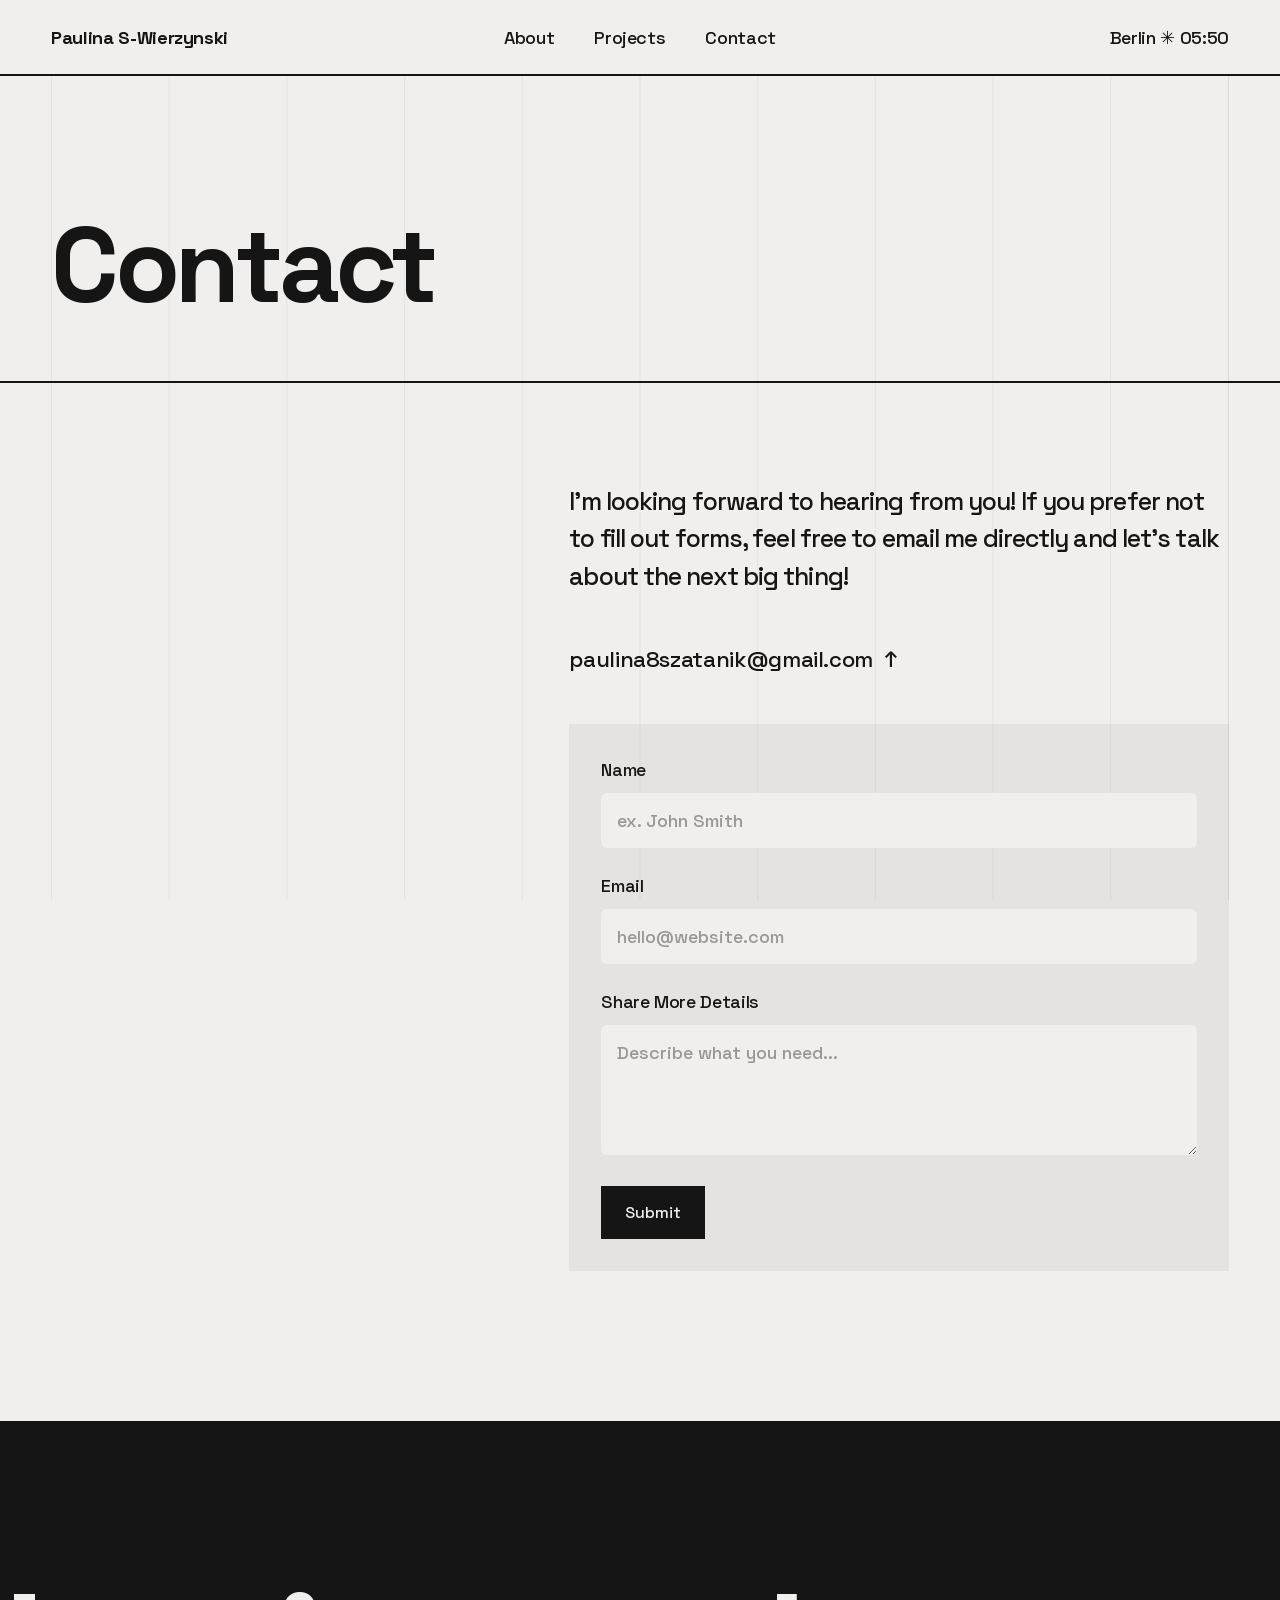
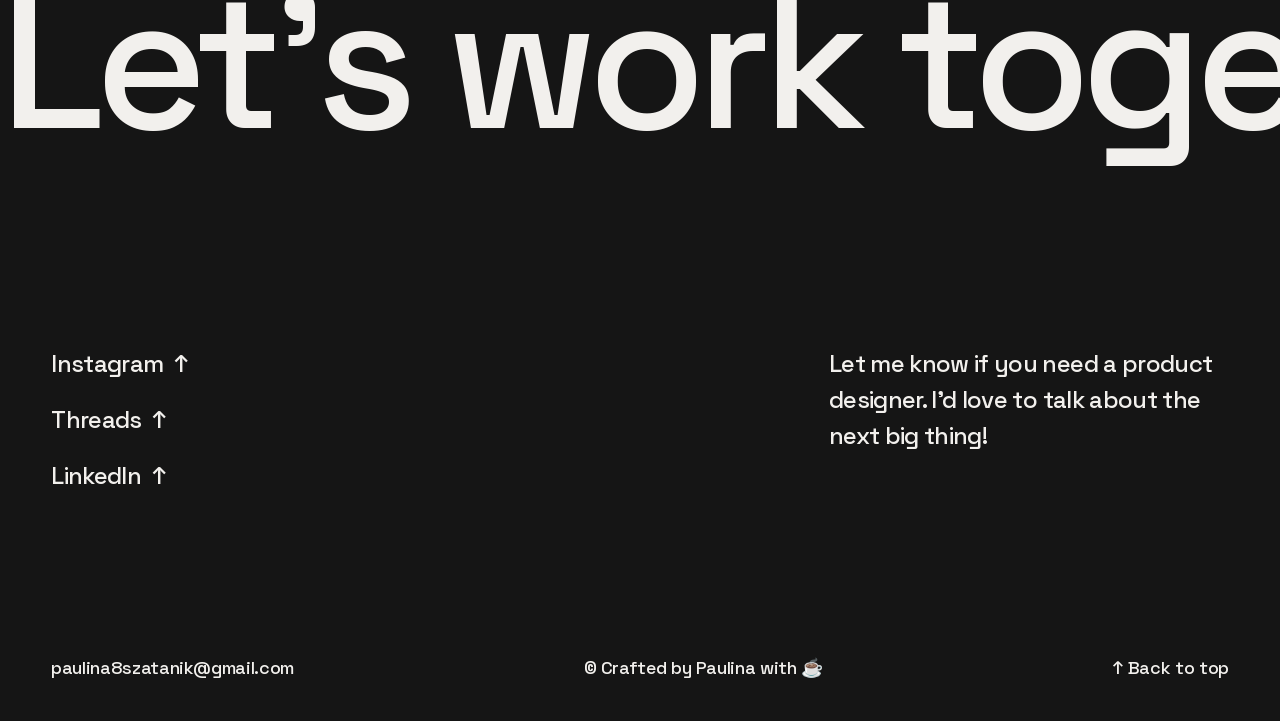
==== contact/index.html @ 5576c4a6 "Initial commit: portfolio site rebuilt as maintainable static HTML/CSS/JS Faithful recreation of uxp" ====
<!doctype html>
<html lang="en">
<head>
  <meta charset="utf-8">
  <meta name="viewport" content="width=device-width, initial-scale=1">
  <title>Contact — Paulina's Portfolio</title>
  <meta name="description" content="Get in touch with Paulina Szatanik-Wierzynski, Lead Product Designer in Berlin.">
  <link rel="icon" href="../assets/images/favicon.jpg">
  <link rel="stylesheet" href="../css/style.css">
</head>
<body>
  <div class="grid-overlay" aria-hidden="true"></div>

  <nav class="site-nav" id="hero">
    <div class="nav-inner">
      <a class="nav-name" href="../">Paulina S-Wierzynski</a>
      <div class="nav-links">
        <a href="../#about">About</a>
        <a href="../#work">Projects</a>
        <a href="./">Contact</a>
      </div>
      <p class="nav-city">Berlin ✳ <span data-clock>--:--</span></p>
    </div>
  </nav>

  <main>
    <header class="contact-hero">
      <div class="wrapper">
        <h1>Contact</h1>
      </div>
    </header>

    <div class="wrapper contact-content">
      <div class="contact-col">
        <p class="contact-lead">I'm looking forward to hearing from you! If you prefer not to fill out forms, feel free to email me directly and let's talk about the next big thing!</p>
        <a class="contact-email" href="mailto:paulina8szatanik@gmail.com">paulina8szatanik@gmail.com&nbsp;&nbsp;↑</a>

        <!-- Form submissions are emailed via formsubmit.co. The first message
             sent from the live site triggers a one-time confirmation email
             to paulina8szatanik@gmail.com — confirm it once and the form works. -->
        <form class="contact-form" action="https://formsubmit.co/paulina8szatanik@gmail.com" method="POST">
          <input type="hidden" name="_subject" content="New portfolio contact">
          <input type="hidden" name="_captcha" value="false">
          <div>
            <label for="name">Name</label>
            <input id="name" name="name" type="text" placeholder="ex. John Smith" required>
          </div>
          <div>
            <label for="email">Email</label>
            <input id="email" name="email" type="email" placeholder="hello@website.com" required>
          </div>
          <div>
            <label for="details">Share More Details</label>
            <textarea id="details" name="message" placeholder="Describe what you need..."></textarea>
          </div>
          <button class="button" type="submit">Submit</button>
        </form>
      </div>
    </div>
  </main>

  <footer class="site-footer">
    <div class="footer-marquee marquee" aria-label="Let's work together">
      <div class="marquee-track"><span>Let's work together</span></div>
      <div class="marquee-track" aria-hidden="true"><span>Let's work together</span></div>
    </div>
    <div class="footer-grid">
      <div class="footer-social">
        <a href="https://www.instagram.com/paulina_ux_space/" target="_blank" rel="noopener">Instagram&nbsp;&nbsp;↑</a>
        <a href="https://www.threads.com/@paulina_ux_space" target="_blank" rel="noopener">Threads&nbsp;&nbsp;↑</a>
        <a href="https://www.linkedin.com/in/paulina-szatanik-wierzynski" target="_blank" rel="noopener">LinkedIn&nbsp;&nbsp;↑</a>
      </div>
      <p class="footer-note">Let me know if you need a product designer. I'd love to talk about the next big thing!</p>
    </div>
    <div class="footer-bottom">
      <a href="mailto:paulina8szatanik@gmail.com?subject=👋">paulina8szatanik@gmail.com</a>
      <p>© Crafted by Paulina with ☕️</p>
      <a href="#hero">↑ Back to top</a>
    </div>
  </footer>

  <script src="../js/main.js"></script>
</body>
</html>
---- css/style.css ----
/* ==========================================================================
   Paulina S-Wierzynski — Portfolio
   Rebuilt as a hand-maintainable static site (originally made in Framer).

   Design tokens (from the original Framer project):
   - Background:  #F1EFED   (rgb 241 239 237)
   - Text:        #151515   (rgb 21 21 21)
   - Typeface:    Space Grotesk (300 light / 500 medium / 700 bold)
   ========================================================================== */

/* ---- Fonts ------------------------------------------------------------- */

@font-face {
  font-family: 'Space Grotesk';
  font-style: normal;
  font-weight: 300;
  font-display: swap;
  src: url('../assets/fonts/space-grotesk-300.woff2') format('woff2');
}
@font-face {
  font-family: 'Space Grotesk';
  font-style: normal;
  font-weight: 500;
  font-display: swap;
  src: url('../assets/fonts/space-grotesk-500.woff2') format('woff2');
}
@font-face {
  font-family: 'Space Grotesk';
  font-style: normal;
  font-weight: 700;
  font-display: swap;
  src: url('../assets/fonts/space-grotesk-700.woff2') format('woff2');
}

/* ---- Tokens ------------------------------------------------------------ */

:root {
  --bg: #f1efed;
  --ink: #151515;
  --ink-soft: rgba(21, 21, 21, 0.68);
  --hairline: rgba(21, 21, 21, 0.16);
  --gridline: rgba(21, 21, 21, 0.05);
  --chip-bg: rgba(21, 21, 21, 0.06);
  --panel-bg: rgba(21, 21, 21, 0.05);
  --footer-bg: #151515;
  --footer-ink: #f2f0ed;

  --font: 'Space Grotesk', 'Helvetica Neue', Arial, sans-serif;

  /* Type scale (Framer text styles) */
  --h1-size: clamp(64px, 11.1vw, 160px);      /* H1: 160px / 1.12 / -0.056em */
  --title-size: clamp(48px, 8.3vw, 120px);    /* Title: 120px / 1.12 / -0.042em */
  --h2-size: 24px;                            /* H2: 24px / 1.4 / -0.8px */
  --h3-size: clamp(32px, 3vw, 44px);          /* H3: 44px / 1.4 / -2px */

  --wrapper: 92%;
  --section-pad: 100px;
}

/* ---- Base -------------------------------------------------------------- */

*,
*::before,
*::after {
  box-sizing: border-box;
  margin: 0;
  padding: 0;
}

html {
  scroll-behavior: smooth;
}

body {
  background: var(--bg);
  color: var(--ink);
  font-family: var(--font);
  font-weight: 500;
  font-size: 18px;
  line-height: 1.5;
  letter-spacing: -0.02em;
  -webkit-font-smoothing: antialiased;
}

img,
video {
  display: block;
  max-width: 100%;
}

a {
  color: inherit;
  text-decoration: none;
}

:focus-visible {
  outline: 2px solid var(--ink);
  outline-offset: 3px;
}

.wrapper {
  width: var(--wrapper);
  margin-inline: auto;
}

/* Background column grid (12 hairlines across the content area) */
.grid-overlay {
  position: fixed;
  inset: 0 4%;
  pointer-events: none;
  z-index: 0;
  background-image: linear-gradient(to right, var(--gridline) 1px, transparent 1px);
  background-size: 10% 100%;
  border-right: 1px solid var(--gridline);
}

main,
.site-nav,
.site-footer {
  position: relative;
  z-index: 1;
}

/* ---- Intro splash ------------------------------------------------------ */

.splash {
  position: fixed;
  inset: 0;
  z-index: 100;
  display: flex;
  align-items: center;
  justify-content: center;
  background: var(--bg);
  font-size: 18px;
  font-weight: 700;
  letter-spacing: -0.02em;
  animation: splash-out 0.6s ease 1s forwards;
}

@keyframes splash-out {
  to {
    opacity: 0;
    visibility: hidden;
  }
}

/* ---- Navigation -------------------------------------------------------- */

.site-nav {
  position: sticky;
  top: 0;
  z-index: 50;
  background: var(--bg);
  border-bottom: 2px solid var(--ink);
  transition: transform 0.35s ease;
}

.site-nav.is-hidden {
  transform: translateY(-100%);
}

.site-nav .nav-inner {
  display: flex;
  align-items: center;
  justify-content: space-between;
  width: var(--wrapper);
  margin-inline: auto;
  height: 74px;
  gap: 24px;
}

.nav-name {
  font-weight: 700;
  white-space: nowrap;
}

.nav-links {
  display: flex;
  gap: 40px;
  position: absolute;
  left: 50%;
  transform: translateX(-50%);
}

.nav-links a,
.nav-name,
.nav-city {
  font-size: 18px;
}

.nav-links a:hover {
  text-decoration: underline;
  text-underline-offset: 5px;
}

.nav-city {
  white-space: nowrap;
}

/* ---- Section header pattern (title + rule) ------------------------------ */

.section {
  padding: var(--section-pad) 0;
}

.section-head {
  display: flex;
  align-items: center;
  justify-content: space-between;
  padding-bottom: 16px;
  border-bottom: 2px solid var(--ink);
  margin-bottom: 64px;
}

.section-head h2 {
  font-size: var(--h2-size);
  font-weight: 500;
  letter-spacing: -0.033em;
  line-height: 1.4;
}

.section-head .aside {
  font-size: 20px;
}

/* ---- Hero --------------------------------------------------------------- */

.hero {
  min-height: 80vh;
  display: flex;
  align-items: center;
  overflow: hidden;
}

.hero-line {
  display: flex;
  align-items: center;
  justify-content: center;
  gap: 40px;
}

.hero h1 {
  font-size: var(--h1-size);
  font-weight: 300;
  line-height: 1.12;
  letter-spacing: -0.056em;
  white-space: nowrap;
}

.hero h1 strong,
.hero .h1-bold {
  font-weight: 700;
  letter-spacing: -0.05em;
}

.hero-clover {
  width: clamp(48px, 7.6vw, 110px);
  height: auto;
  animation: spin 14s linear infinite;
}

@keyframes spin {
  to {
    transform: rotate(360deg);
  }
}

.hero-intro {
  max-width: 34%;
  font-size: clamp(20px, 1.95vw, 28px);
  line-height: 1.6;
  letter-spacing: -0.036em;
}

.hero-line.line-2 {
  margin-top: 32px;
}

.hero-line.line-3 {
  margin-top: 32px;
}

.hero-spiral {
  width: clamp(120px, 21vw, 302px);
  height: auto;
  aspect-ratio: 1;
  flex: none;
}

/* Staggered reveal on load */
.reveal {
  overflow: hidden;
}

.reveal > .reveal-inner {
  display: inline-block;
  transform: translateY(110%);
  animation: rise 0.8s cubic-bezier(0.2, 0.65, 0.3, 1) forwards;
}

@keyframes rise {
  to {
    transform: translateY(0);
  }
}

/* ---- Featured work ------------------------------------------------------ */

.work-list {
  display: flex;
  flex-direction: column;
  gap: 100px;
}

.project-card {
  display: flex;
  align-items: stretch;
}

.project-card .card-text {
  width: 30%;
  display: flex;
  flex-direction: column;
  justify-content: space-between;
  padding: 16px 48px 0 0;
}

.project-card h3 {
  font-size: var(--h3-size);
  font-weight: 500;
  line-height: 1.4;
  letter-spacing: -0.045em;
}

.project-card .card-desc {
  font-size: 22px;
  letter-spacing: -0.027em;
  margin-bottom: 24px;
}

.project-card .card-tag {
  display: inline-block;
  align-self: flex-start;
  background: var(--chip-bg);
  padding: 10px 16px;
  font-size: 18px;
}

.project-card .card-media {
  width: 70%;
  overflow: hidden;
}

.project-card .card-media img {
  width: 100%;
  height: 100%;
  object-fit: cover;
  transition: transform 0.6s ease;
}

.project-card:hover .card-media img {
  transform: scale(1.04);
}

/* ---- About --------------------------------------------------------------- */

.about-content {
  display: flex;
  justify-content: space-between;
  align-items: flex-start;
}

.about-text {
  width: 60%;
  font-size: clamp(24px, 2.4vw, 34px);
  line-height: 1.5;
  letter-spacing: -0.03em;
  display: flex;
  flex-direction: column;
  gap: 1em;
}

.about-photo {
  width: 30%;
}

.about-photo img {
  width: 100%;
  height: 580px;
  object-fit: cover;
}

/* ---- Experience ----------------------------------------------------------- */

.split-content {
  display: flex;
  justify-content: space-between;
  align-items: flex-start;
}

.split-content .lead {
  width: 30%;
  font-size: 24px;
  letter-spacing: -0.033em;
}

.split-content .detail {
  width: 60%;
}

.xp-list {
  display: flex;
  flex-direction: column;
  gap: 20px;
}

.xp-item {
  display: flex;
  justify-content: space-between;
  gap: 24px;
  font-size: 22px;
  letter-spacing: -0.027em;
}

.xp-item .xp-company {
  width: 35%;
}

.xp-item .xp-role {
  flex: 1;
}

.xp-item .xp-years {
  text-align: right;
  white-space: nowrap;
}

.xp-divider {
  height: 2px;
  background: var(--ink);
  opacity: 0.16;
}

.resume-row {
  display: flex;
  justify-content: flex-end;
  margin-top: 64px;
}

.button {
  display: inline-flex;
  align-items: center;
  gap: 10px;
  background: var(--ink);
  color: var(--bg);
  font-family: var(--font);
  font-size: 16px;
  font-weight: 500;
  padding: 16px 24px;
  border: 0;
  cursor: pointer;
}

.button:hover {
  opacity: 0.85;
}

/* ---- What I've proven ------------------------------------------------------ */

.proof-grid {
  display: grid;
  grid-template-columns: repeat(2, minmax(0, 45%));
  justify-content: space-between;
  row-gap: 64px;
}

.proof-item .proof-icon {
  width: 64px;
  height: 64px;
  margin-bottom: 40px;
}

.proof-item h3 {
  font-size: 28px;
  font-weight: 500;
  letter-spacing: -0.036em;
  margin-bottom: 16px;
}

.proof-item p {
  font-size: 20px;
  letter-spacing: -0.03em;
}

/* ---- Photo gallery marquee -------------------------------------------------- */

.gallery {
  padding: var(--section-pad) 0 150px;
  overflow: hidden;
}

.marquee {
  overflow: hidden;
  display: flex;
}

.marquee-track {
  display: flex;
  flex: none;
  align-items: center;
  gap: 24px;
  padding-right: 24px;
  animation: marquee 40s linear infinite;
}

@keyframes marquee {
  to {
    transform: translateX(-100%);
  }
}

.gallery .marquee-track img {
  height: 414px;
  width: auto;
}

/* ---- Footer -------------------------------------------------------------------- */

.site-footer {
  background: var(--footer-bg);
  color: var(--footer-ink);
  min-height: 100vh;
  display: flex;
  flex-direction: column;
  justify-content: space-between;
  padding: 15vh 0 40px;
}

.footer-marquee {
  font-size: clamp(96px, 15vw, 210px);
  font-weight: 500;
  letter-spacing: -0.05em;
  line-height: 1.1;
  white-space: nowrap;
}

.footer-marquee .marquee-track {
  gap: 0.6em;
  padding-right: 0.6em;
  animation-duration: 24s;
}

.footer-grid {
  display: flex;
  justify-content: space-between;
  align-items: flex-start;
  width: var(--wrapper);
  margin: 12vh auto 0;
  gap: 48px;
}

.footer-social {
  display: flex;
  flex-direction: column;
  gap: 20px;
  font-size: 24px;
  letter-spacing: -0.027em;
}

.footer-social a:hover {
  text-decoration: underline;
  text-underline-offset: 5px;
}

.footer-note {
  max-width: 400px;
  font-size: 24px;
  letter-spacing: -0.027em;
}

.footer-bottom {
  display: flex;
  justify-content: space-between;
  align-items: center;
  width: var(--wrapper);
  margin: 10vh auto 0;
  gap: 24px;
  font-size: 18px;
}

.footer-bottom a:hover {
  text-decoration: underline;
  text-underline-offset: 4px;
}

/* ---- Case study pages ------------------------------------------------------------ */

.case-hero {
  padding: 130px 0 56px;
  border-bottom: 2px solid var(--ink);
}

.case-hero .case-hero-inner {
  display: flex;
  justify-content: space-between;
  align-items: flex-end;
  gap: 48px;
}

.case-hero h1 {
  font-size: var(--title-size);
  font-weight: 700;
  line-height: 1.12;
  letter-spacing: -0.042em;
  max-width: 60%;
}

.case-hero .case-subtitle {
  max-width: 38%;
  font-size: clamp(20px, 1.95vw, 28px);
  line-height: 1.5;
  letter-spacing: -0.036em;
}

.case-cover {
  padding-top: 90px;
}

.case-cover img {
  width: 100%;
}

.case-intro {
  display: flex;
  justify-content: space-between;
  gap: 48px;
  padding: 100px 0;
}

.case-intro .case-desc {
  width: 46%;
  font-size: 22px;
  letter-spacing: -0.027em;
  display: flex;
  flex-direction: column;
  gap: 1em;
}

.case-intro .case-meta {
  width: 46%;
}

.case-meta .meta-row {
  display: flex;
  gap: 24px;
  padding: 24px 0;
  border-bottom: 1px solid var(--hairline);
  font-size: 22px;
  letter-spacing: -0.027em;
}

.case-meta .meta-row:first-child {
  border-top: 1px solid var(--hairline);
}

.case-meta dt {
  width: 40%;
}

.case-meta dd {
  flex: 1;
}

.case-section {
  padding: 75px 0;
}

.case-section > h2 {
  font-size: var(--title-size);
  font-weight: 700;
  line-height: 1.12;
  letter-spacing: -0.042em;
  margin-bottom: 64px;
}

.case-quote {
  font-size: clamp(22px, 1.95vw, 28px);
  line-height: 1.6;
  letter-spacing: -0.036em;
  margin-bottom: 64px;
}

.prose {
  font-size: 22px;
  line-height: 1.5;
  letter-spacing: -0.027em;
}

.prose p {
  margin-bottom: 1em;
}

.prose p + p:has(strong:first-child) {
  margin-top: 1.6em;
}

.prose strong {
  font-weight: 700;
}

.prose h3 {
  font-size: var(--h3-size);
  font-weight: 500;
  letter-spacing: -0.045em;
  margin: 1.6em 0 0.8em;
}

.prose h4 {
  font-size: 22px;
  font-weight: 700;
  margin: 1.6em 0 0.8em;
}

.prose ul {
  list-style: none;
  margin-bottom: 1em;
}

.prose li {
  padding-left: 1.2em;
  position: relative;
  margin-bottom: 0.4em;
}

.prose li::before {
  content: '•';
  position: absolute;
  left: 0;
}

.prose ul ul {
  margin-top: 0.4em;
}

.prose a {
  text-decoration: underline;
  text-underline-offset: 4px;
}

.prose table {
  border-collapse: collapse;
  margin: 1em 0;
  width: 100%;
  max-width: 720px;
}

.prose th,
.prose td {
  text-align: left;
  border: 1px solid var(--hairline);
  padding: 12px 16px;
}

.case-media {
  padding: 56px 0;
}

.case-media img,
.case-media video {
  width: 100%;
}

.next-project {
  padding: var(--section-pad) 0;
}

/* ---- Contact page ------------------------------------------------------------------- */

.contact-hero {
  padding: 130px 0 56px;
  border-bottom: 2px solid var(--ink);
}

.contact-hero h1 {
  font-size: var(--title-size);
  font-weight: 700;
  line-height: 1.12;
  letter-spacing: -0.042em;
}

.contact-content {
  display: flex;
  justify-content: flex-end;
  padding: 100px 0 150px;
}

.contact-col {
  width: 56%;
  display: flex;
  flex-direction: column;
  gap: 48px;
}

.contact-col .contact-lead {
  font-size: clamp(22px, 1.95vw, 28px);
  line-height: 1.5;
  letter-spacing: -0.036em;
}

.contact-email {
  font-size: 22px;
}

.contact-email:hover {
  text-decoration: underline;
  text-underline-offset: 5px;
}

.contact-form {
  background: var(--panel-bg);
  padding: 32px;
  display: flex;
  flex-direction: column;
  gap: 24px;
}

.contact-form label {
  display: block;
  font-size: 18px;
  margin-bottom: 10px;
}

.contact-form input,
.contact-form textarea {
  width: 100%;
  background: var(--bg);
  border: 0;
  border-radius: 6px;
  padding: 16px;
  font-family: var(--font);
  font-size: 18px;
  color: var(--ink);
}

.contact-form textarea {
  min-height: 130px;
  resize: vertical;
}

.contact-form ::placeholder {
  color: rgba(21, 21, 21, 0.4);
}

.contact-form .button {
  align-self: flex-start;
}

/* ---- Responsive ------------------------------------------------------------------------ */

@media (max-width: 1024px) {
  .nav-links {
    position: static;
    transform: none;
  }

  .nav-city {
    display: none;
  }

  .hero-intro {
    max-width: 48%;
  }

  .project-card {
    flex-direction: column-reverse;
    gap: 32px;
  }

  .project-card .card-text {
    width: 100%;
    gap: 24px;
    padding: 0;
  }

  .project-card .card-media {
    width: 100%;
  }

  .about-content,
  .split-content,
  .case-intro,
  .case-hero .case-hero-inner {
    flex-direction: column;
    gap: 40px;
  }

  .about-text,
  .about-photo,
  .split-content .lead,
  .split-content .detail,
  .case-intro .case-desc,
  .case-intro .case-meta,
  .case-hero h1,
  .case-hero .case-subtitle {
    width: 100%;
    max-width: none;
  }

  .contact-col {
    width: 100%;
  }
}

@media (max-width: 699px) {
  :root {
    --section-pad: 64px;
  }

  .nav-links {
    gap: 20px;
  }

  .hero {
    min-height: 70vh;
  }

  .hero-line,
  .hero-line.line-2,
  .hero-line.line-3 {
    flex-wrap: wrap;
    justify-content: flex-start;
    gap: 24px;
  }

  .hero-intro {
    max-width: 100%;
    order: 2;
  }

  .proof-grid {
    grid-template-columns: 1fr;
  }

  .gallery .marquee-track img {
    height: 260px;
  }

  .xp-item {
    flex-wrap: wrap;
  }

  .xp-item .xp-company {
    width: 100%;
  }

  .footer-grid,
  .footer-bottom {
    flex-direction: column;
    align-items: flex-start;
    gap: 24px;
  }
}

/* ---- Reduced motion ----------------------------------------------------------------------- */

@media (prefers-reduced-motion: reduce) {
  html {
    scroll-behavior: auto;
  }

  .splash {
    animation-delay: 0s;
    animation-duration: 0.01s;
  }

  .reveal > .reveal-inner {
    transform: none;
    animation: none;
  }

  .hero-clover,
  .marquee-track {
    animation: none;
  }

  .project-card .card-media img {
    transition: none;
  }
}
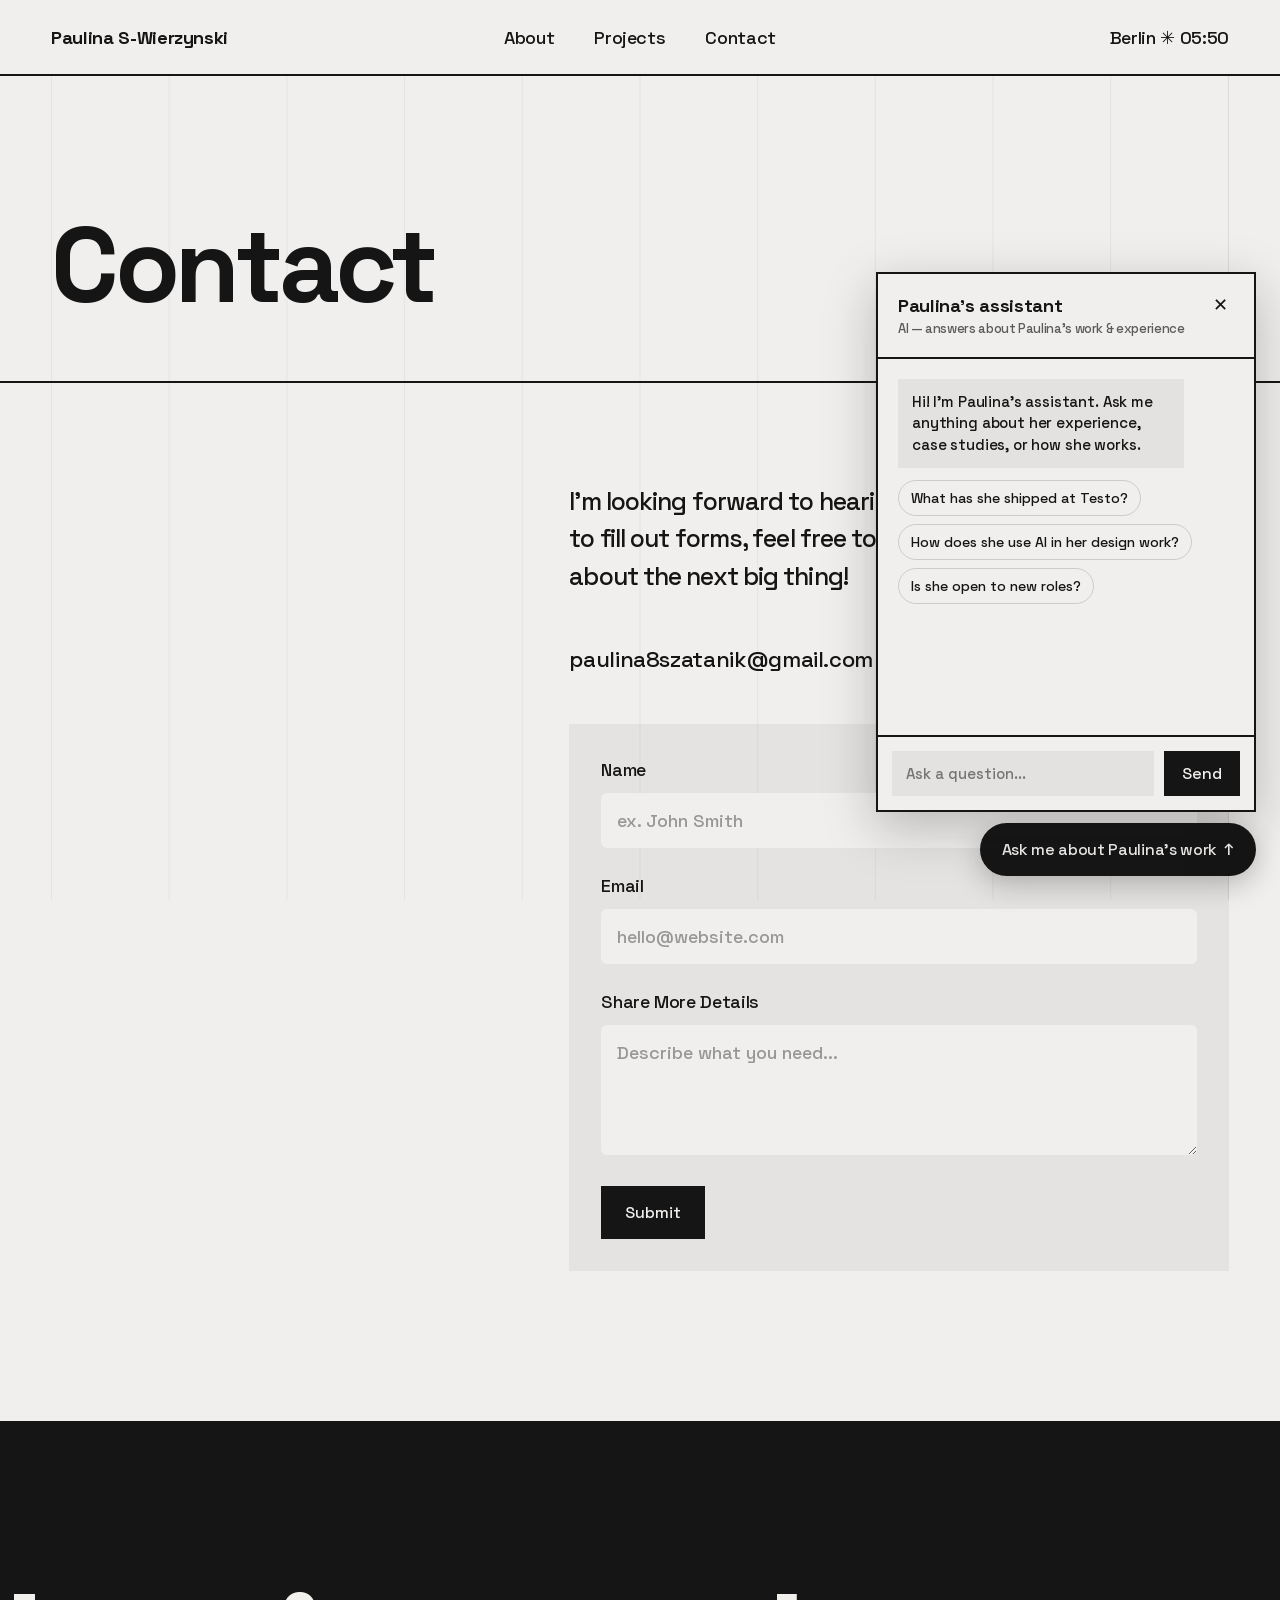
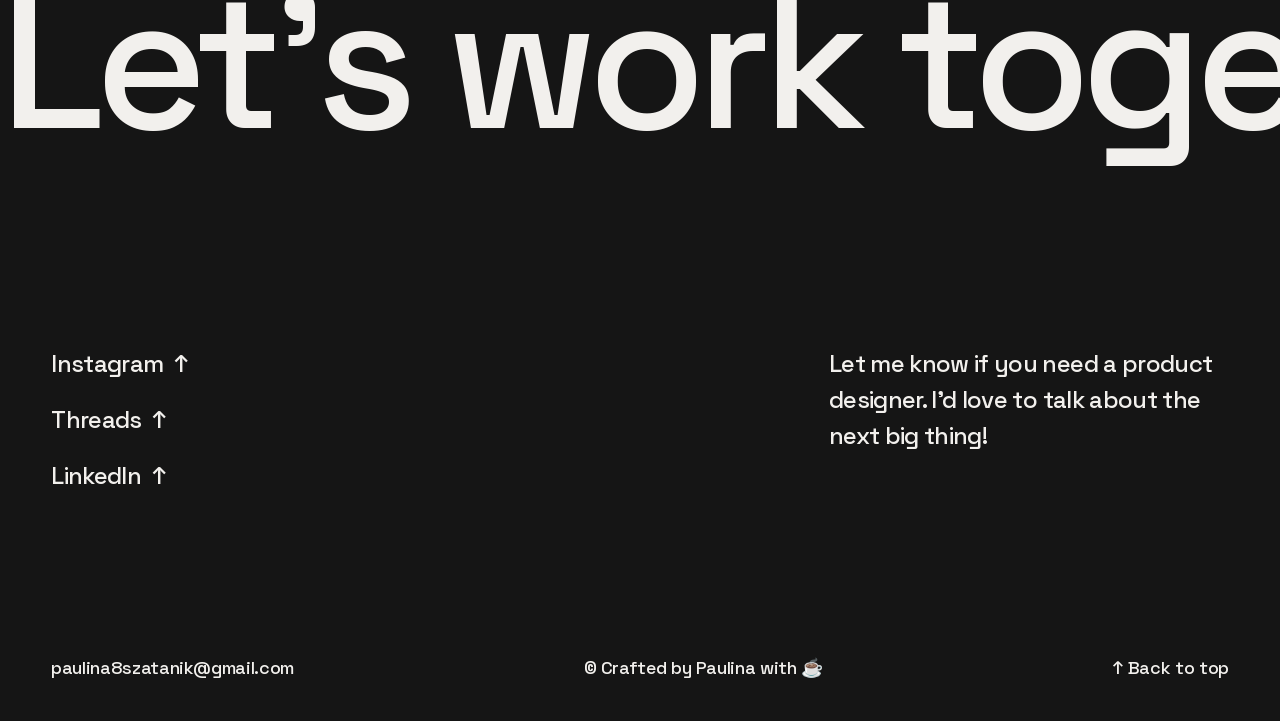
==== commit fff2b65d: "Add AI assistant: chat widget + Cloudflare Worker proxy Floating chat bubble on every page answers r" ====
--- a/contact/index.html
+++ b/contact/index.html
@@ -80,5 +80,6 @@
   </footer>
 
   <script src="../js/main.js"></script>
+  <script src="../js/chat.js"></script>
 </body>
 </html>
--- a/css/style.css
+++ b/css/style.css
@@ -287,22 +287,44 @@
   flex: none;
 }
 
-/* Staggered reveal on load */
-.reveal {
-  overflow: hidden;
-}
-
-.reveal > .reveal-inner {
-  display: inline-block;
-  transform: translateY(110%);
-  animation: rise 0.8s cubic-bezier(0.2, 0.65, 0.3, 1) forwards;
-}
-
-@keyframes rise {
+/* Load sequence — timings from the original Framer appear animations:
+   nav name 1.6s, nav links 2.0/2.2/2.4s, clock 2.8s,
+   hero lines (fade + 40px spring rise) 2.8/3.0/3.3s */
+
+@keyframes appear {
   to {
+    opacity: 1;
     transform: translateY(0);
   }
 }
+
+.hero-line {
+  opacity: 0;
+  transform: translateY(40px);
+  animation: appear 0.9s cubic-bezier(0.22, 1.2, 0.36, 1) forwards;
+}
+
+.hero-line.line-1 { animation-delay: 2.8s; }
+.hero-line.line-2 { animation-delay: 3s; }
+.hero-line.line-3 { animation-delay: 3.3s; }
+
+.nav-name {
+  opacity: 0;
+  transform: translateY(20px);
+  animation: appear 1s cubic-bezier(0.44, 0, 0.56, 1) forwards 1.6s;
+}
+
+.nav-links a,
+.nav-city {
+  opacity: 0;
+  transform: translateY(10px);
+  animation: appear 0.8s cubic-bezier(0.44, 0, 0.56, 1) forwards;
+}
+
+.nav-links a:nth-child(1) { animation-delay: 2s; }
+.nav-links a:nth-child(2) { animation-delay: 2.2s; }
+.nav-links a:nth-child(3) { animation-delay: 2.4s; }
+.nav-city { animation-delay: 2.8s; }
 
 /* ---- Featured work ------------------------------------------------------ */
 
@@ -961,6 +983,164 @@
   }
 }
 
+/* ---- AI assistant chat widget ---------------------------------------------- */
+
+.chat-root {
+  position: fixed;
+  right: 24px;
+  bottom: 24px;
+  z-index: 90;
+  font-family: var(--font);
+}
+
+.chat-bubble {
+  background: var(--ink);
+  color: var(--bg);
+  font-family: var(--font);
+  font-size: 16px;
+  font-weight: 500;
+  letter-spacing: -0.02em;
+  border: 0;
+  padding: 16px 22px;
+  border-radius: 999px;
+  cursor: pointer;
+  box-shadow: 0 8px 28px rgba(21, 21, 21, 0.25);
+}
+
+.chat-bubble:hover {
+  transform: translateY(-2px);
+}
+
+.chat-panel {
+  position: absolute;
+  right: 0;
+  bottom: 64px;
+  width: min(380px, calc(100vw - 32px));
+  height: min(540px, calc(100vh - 120px));
+  display: flex;
+  flex-direction: column;
+  background: var(--bg);
+  border: 2px solid var(--ink);
+  box-shadow: 0 16px 48px rgba(21, 21, 21, 0.25);
+}
+
+.chat-head {
+  display: flex;
+  align-items: flex-start;
+  justify-content: space-between;
+  gap: 12px;
+  padding: 18px 20px;
+  border-bottom: 2px solid var(--ink);
+}
+
+.chat-title {
+  font-weight: 700;
+  font-size: 18px;
+}
+
+.chat-note {
+  font-size: 13px;
+  color: var(--ink-soft);
+}
+
+.chat-close {
+  background: none;
+  border: 0;
+  font-size: 18px;
+  cursor: pointer;
+  color: var(--ink);
+  padding: 2px 6px;
+}
+
+.chat-messages {
+  flex: 1;
+  overflow-y: auto;
+  padding: 20px;
+  display: flex;
+  flex-direction: column;
+  gap: 12px;
+}
+
+.chat-msg {
+  max-width: 85%;
+  padding: 12px 14px;
+  font-size: 15px;
+  line-height: 1.45;
+  letter-spacing: -0.01em;
+  white-space: pre-wrap;
+}
+
+.chat-msg.from-ai {
+  background: var(--chip-bg);
+  align-self: flex-start;
+}
+
+.chat-msg.from-user {
+  background: var(--ink);
+  color: var(--bg);
+  align-self: flex-end;
+}
+
+.chat-msg.is-thinking {
+  animation: chat-pulse 1s ease-in-out infinite;
+}
+
+@keyframes chat-pulse {
+  50% {
+    opacity: 0.4;
+  }
+}
+
+.chat-suggestions {
+  display: flex;
+  flex-direction: column;
+  align-items: flex-start;
+  gap: 8px;
+}
+
+.chat-chip {
+  background: none;
+  border: 1px solid var(--hairline);
+  font-family: var(--font);
+  font-size: 14px;
+  color: var(--ink);
+  padding: 8px 12px;
+  border-radius: 999px;
+  cursor: pointer;
+}
+
+.chat-chip:hover {
+  border-color: var(--ink);
+}
+
+.chat-form {
+  display: flex;
+  gap: 10px;
+  padding: 14px;
+  border-top: 2px solid var(--ink);
+}
+
+.chat-input {
+  flex: 1;
+  border: 0;
+  background: var(--chip-bg);
+  font-family: var(--font);
+  font-size: 15px;
+  padding: 12px 14px;
+  color: var(--ink);
+}
+
+.chat-form .chat-send {
+  padding: 12px 18px;
+}
+
+@media (max-width: 699px) {
+  .chat-root {
+    right: 16px;
+    bottom: 16px;
+  }
+}
+
 /* ---- Reduced motion ----------------------------------------------------------------------- */
 
 @media (prefers-reduced-motion: reduce) {
@@ -973,7 +1153,11 @@
     animation-duration: 0.01s;
   }
 
-  .reveal > .reveal-inner {
+  .hero-line,
+  .nav-name,
+  .nav-links a,
+  .nav-city {
+    opacity: 1;
     transform: none;
     animation: none;
   }
